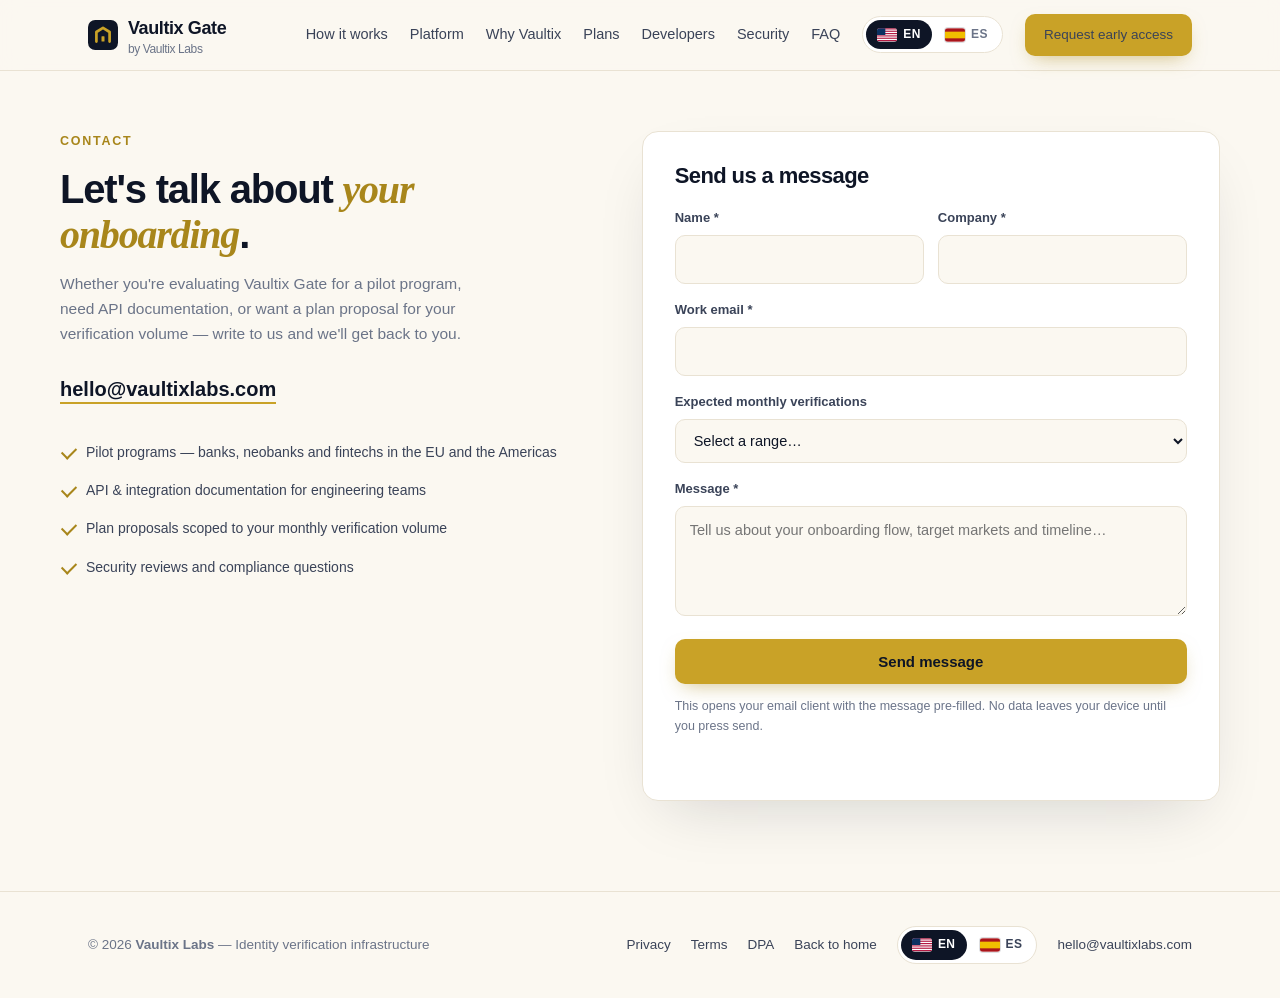
==== contact/index.html @ c7f7de34 "Full bilingual (EN/ES) Vaultix Gate marketing site All pages, shared stylesheet, SEO metadata, and A" ====
<!DOCTYPE html>
<html lang="en">
<head>
  <meta charset="UTF-8">
  <meta name="viewport" content="width=device-width, initial-scale=1.0">
  <title>Contact — Vaultix Labs</title>
  <meta name="description" content="Contact Vaultix Labs about Vaultix Gate: early access, pilot programs, API documentation and plan proposals for banks, neobanks and fintechs.">
  <link rel="canonical" href="https://vaultixlabs.com/contact/">
  <link rel="alternate" hreflang="en" href="https://vaultixlabs.com/contact/">
  <link rel="alternate" hreflang="es" href="https://vaultixlabs.com/es/contact/">
  <link rel="alternate" hreflang="x-default" href="https://vaultixlabs.com/contact/">

  <meta property="og:type" content="website">
  <meta property="og:site_name" content="Vaultix Labs">
  <meta property="og:title" content="Contact — Vaultix Labs">
  <meta property="og:description" content="Talk to us about Vaultix Gate: early access, pilot programs and integration.">
  <meta property="og:url" content="https://vaultixlabs.com/contact/">
  <meta property="og:locale" content="en_US">
  <meta property="og:locale:alternate" content="es_ES">
  <meta property="og:image" content="https://vaultixlabs.com/assets/og-image.png">

  <meta name="twitter:card" content="summary_large_image">
  <meta name="twitter:title" content="Contact — Vaultix Labs">
  <meta name="twitter:description" content="Talk to us about Vaultix Gate: early access, pilot programs and integration.">
  <meta name="twitter:image" content="https://vaultixlabs.com/assets/og-image.png">

  <link rel="icon" href="data:image/svg+xml,<svg xmlns='http://www.w3.org/2000/svg' viewBox='0 0 100 100'><rect width='100' height='100' rx='22' fill='%230E1526'/><path d='M28 72 V40 L50 26 L72 40 V72' stroke='%23C9A227' stroke-width='8' fill='none' stroke-linecap='round' stroke-linejoin='round'/><rect x='45' y='54' width='10' height='18' rx='2' fill='%23C9A227'/></svg>">
  <link rel="stylesheet" href="../assets/css/site.css?v=12">
</head>
<body>

<nav>
  <div class="nav-inner">
    <a class="brand" href="/">
      <svg class="mark" viewBox="0 0 100 100" fill="none"><rect width="100" height="100" rx="24" fill="#0E1526"/><path d="M28 72 V40 L50 26 L72 40 V72" stroke="#C9A227" stroke-width="9" stroke-linecap="round" stroke-linejoin="round"/><rect x="45" y="54" width="10" height="18" rx="2" fill="#C9A227"/></svg>
      <span>Vaultix Gate<small>by Vaultix Labs</small></span>
    </a>
    <button class="nav-toggle" id="navToggle" aria-label="Menu" aria-expanded="false">☰</button>
    <div class="nav-links" id="navLinks">
      <a href="/#how">How it works</a>
      <a href="/#features">Platform</a>
      <a href="/#why">Why Vaultix</a>
      <a href="/#plans">Plans</a>
      <a href="/#developers">Developers</a>
      <a href="/#security">Security</a>
      <a href="/#faq">FAQ</a>
      <span class="lang-switch" aria-label="Language">
        <a href="/contact/" class="active" hreflang="en" aria-label="English" title="English" aria-current="true"><svg class="flag" viewBox="0 0 24 16" aria-hidden="true" focusable="false"><rect width="24" height="16" fill="#fff"/><g fill="#B31942"><rect width="24" height="1.4"/><rect y="2.8" width="24" height="1.4"/><rect y="5.6" width="24" height="1.4"/><rect y="8.4" width="24" height="1.4"/><rect y="11.2" width="24" height="1.4"/><rect y="14" width="24" height="1.4"/></g><rect width="10" height="8" fill="#0A3161"/></svg><span>EN</span></a><a href="/es/contact/" hreflang="es" aria-label="Español" title="Español"><svg class="flag" viewBox="0 0 24 16" aria-hidden="true" focusable="false"><rect width="24" height="16" fill="#AA151B"/><rect y="4" width="24" height="8" fill="#F1BF00"/></svg><span>ES</span></a>
      </span>
      <a class="btn btn-gold" href="mailto:hello@vaultixlabs.com?subject=Early%20access%20request">Request early access</a>
    </div>
  </div>
</nav>

<main>
  <div class="container contact-grid">
    <div class="contact-info">
      <div class="eyebrow">Contact</div>
      <h2>Let's talk about <span class="serif">your onboarding</span>.</h2>
      <p>Whether you're evaluating Vaultix Gate for a pilot program, need API documentation, or want a plan proposal for your verification volume — write to us and we'll get back to you.</p>
      <a class="mail-big" href="mailto:hello@vaultixlabs.com">hello@vaultixlabs.com</a>
      <ul>
        <li>Pilot programs — banks, neobanks and fintechs in the EU and the Americas</li>
        <li>API &amp; integration documentation for engineering teams</li>
        <li>Plan proposals scoped to your monthly verification volume</li>
        <li>Security reviews and compliance questions</li>
      </ul>
    </div>

    <form class="contact-form" id="contactForm">
      <h2>Send us a message</h2>
      <div class="field-row">
        <div class="field">
          <label for="name">Name *</label>
          <input type="text" id="name" name="name" required autocomplete="name">
        </div>
        <div class="field">
          <label for="company">Company *</label>
          <input type="text" id="company" name="company" required autocomplete="organization">
        </div>
      </div>
      <div class="field">
        <label for="email">Work email *</label>
        <input type="email" id="email" name="email" required autocomplete="email">
      </div>
      <div class="field">
        <label for="volume">Expected monthly verifications</label>
        <select id="volume" name="volume">
          <option value="">Select a range…</option>
          <option value="Under 10k">Under 10k</option>
          <option value="10k – 100k">10k – 100k</option>
          <option value="100k – 500k">100k – 500k</option>
          <option value="500k+">500k+</option>
          <option value="Not sure yet">Not sure yet</option>
        </select>
      </div>
      <div class="field">
        <label for="message">Message *</label>
        <textarea id="message" name="message" required placeholder="Tell us about your onboarding flow, target markets and timeline…"></textarea>
      </div>
      <button type="submit" class="btn btn-gold" style="width:100%;justify-content:center">Send message</button>
      <p class="form-note">This opens your email client with the message pre-filled. No data leaves your device until you press send.</p>
      <p class="form-status" id="formStatus" role="status" aria-live="polite"></p>
    </form>
  </div>
</main>

<footer>
  <div class="container foot-inner">
    <span>© 2026 <b>Vaultix Labs</b> — Identity verification infrastructure</span>
    <div class="foot-links">
      <a href="/privacy/">Privacy</a>
      <a href="/terms/">Terms</a>
      <a href="/dpa/">DPA</a>
      <a href="/">Back to home</a>
      <span class="lang-switch">
        <a href="/contact/" class="active" hreflang="en" aria-label="English" title="English" aria-current="true"><svg class="flag" viewBox="0 0 24 16" aria-hidden="true" focusable="false"><rect width="24" height="16" fill="#fff"/><g fill="#B31942"><rect width="24" height="1.4"/><rect y="2.8" width="24" height="1.4"/><rect y="5.6" width="24" height="1.4"/><rect y="8.4" width="24" height="1.4"/><rect y="11.2" width="24" height="1.4"/><rect y="14" width="24" height="1.4"/></g><rect width="10" height="8" fill="#0A3161"/></svg><span>EN</span></a><a href="/es/contact/" hreflang="es" aria-label="Español" title="Español"><svg class="flag" viewBox="0 0 24 16" aria-hidden="true" focusable="false"><rect width="24" height="16" fill="#AA151B"/><rect y="4" width="24" height="8" fill="#F1BF00"/></svg><span>ES</span></a>
      </span>
      <a href="mailto:hello@vaultixlabs.com">hello@vaultixlabs.com</a>
    </div>
  </div>
</footer>

<script>
  (function () {
    var toggle = document.getElementById('navToggle');
    var links = document.getElementById('navLinks');
    toggle.addEventListener('click', function () {
      var open = links.classList.toggle('open');
      toggle.setAttribute('aria-expanded', open);
    });
    document.addEventListener('keydown', function (e) {
      if (e.key === 'Escape' && links.classList.contains('open')) {
        links.classList.remove('open');
        toggle.setAttribute('aria-expanded', 'false');
        toggle.focus();
      }
    });
    links.addEventListener('click', function (e) {
      if (e.target.tagName === 'A') links.classList.remove('open');
    });

    document.getElementById('contactForm').addEventListener('submit', function (e) {
      e.preventDefault();
      var f = e.target;
      var status = document.getElementById('formStatus');
      var body =
        'Name: ' + f.name.value + '\n' +
        'Company: ' + f.company.value + '\n' +
        'Email: ' + f.email.value + '\n' +
        'Expected monthly verifications: ' + (f.volume.value || '—') + '\n\n' +
        f.message.value;
      var subject = 'Vaultix Gate inquiry — ' + f.company.value;
      window.location.href = 'mailto:hello@vaultixlabs.com?subject=' +
        encodeURIComponent(subject) + '&body=' + encodeURIComponent(body);
      status.textContent = 'Opening your email client…';
      status.className = 'form-status ok';
    });
  })();
</script>

</body>
</html>
---- assets/css/site.css ----
:root {
  --cream: #FBF8F1;
  --paper: #FFFFFF;
  --ink: #0E1526;
  --ink-soft: #3A4358;
  --muted: #6B7488;
  --gold: #C9A227;
  --gold-deep: #A8861B;
  --gold-tint: #F6EFD8;
  --line: #E9E2D3;
  --green: #1F9D66;
  --amber: #C77F1A;
  --red: #C64B4B;
  --radius: 16px;
  --shadow: 0 24px 60px -24px rgba(14,21,38,.18);
  --maxw: 1160px;
}
* { margin: 0; padding: 0; box-sizing: border-box; }
html { scroll-behavior: smooth; scroll-padding-top: 84px; }
body {
  font-family: -apple-system, BlinkMacSystemFont, 'Segoe UI', Roboto, 'Helvetica Neue', Arial, sans-serif;
  background: var(--cream); color: var(--ink); line-height: 1.6;
  -webkit-font-smoothing: antialiased;
  overflow-x: hidden;
}
.serif { font-family: Georgia, 'Times New Roman', serif; font-style: italic; color: var(--gold-deep); }
.container { max-width: var(--maxw); margin: 0 auto; padding: 0 28px; }
.eyebrow {
  font-size: 12.5px; font-weight: 700; letter-spacing: .14em;
  text-transform: uppercase; color: var(--gold-deep); margin-bottom: 16px;
}
h2 { font-size: clamp(28px, 3.6vw, 40px); font-weight: 800; letter-spacing: -1.2px; line-height: 1.12; }
h3 { font-size: 17px; margin-bottom: 8px; }
.lead { color: var(--muted); font-size: 17px; }
.section { padding: 90px 0; }
.section.alt { background: var(--paper); border-top: 1px solid var(--line); border-bottom: 1px solid var(--line); }
.section-head { max-width: 640px; margin-bottom: 44px; }
#security .section-head,
#how .section-head,
#why .section-head,
#audience .section-head,
#developers .section-head { max-width: none; }
.section-head .lead { margin-top: 12px; }

.btn {
  display: inline-flex; align-items: center; gap: 8px;
  font-weight: 650; font-size: 15px; padding: 13px 26px;
  border-radius: 10px; text-decoration: none; transition: .18s;
  border: 1.5px solid transparent; cursor: pointer;
}
.btn-gold { background: var(--gold); color: var(--ink); box-shadow: 0 8px 20px -8px rgba(168,134,27,.55); }
.btn-gold:hover { background: var(--gold-deep); color: #fff; transform: translateY(-1px); }
.btn-ghost { border-color: var(--line); color: var(--ink); background: var(--paper); }
.btn-ghost:hover { border-color: var(--gold); }

/* ---------- NAV ---------- */
nav {
  position: sticky; top: 0; z-index: 50;
  background: rgba(251,248,241,.88); backdrop-filter: blur(10px);
  border-bottom: 1px solid var(--line);
}
.nav-inner { max-width: var(--maxw); margin: 0 auto; padding: 14px 28px; display: flex; align-items: center; justify-content: space-between; gap: 16px; }
.brand { display: flex; align-items: center; gap: 10px; font-weight: 800; font-size: 18px; letter-spacing: -.4px; text-decoration: none; color: var(--ink); }
.brand .mark { width: 30px; height: 30px; }
.brand small { font-weight: 500; color: var(--muted); font-size: 12px; display: block; line-height: 1; }
.nav-links { display: flex; align-items: center; gap: 22px; }
.nav-links a { color: var(--ink-soft); text-decoration: none; font-size: 14.5px; font-weight: 500; }
.nav-links a:hover { color: var(--ink); }
.nav-links .btn { padding: 9px 18px; font-size: 13.5px; }
.lang-switch {
  display: inline-flex; align-items: center; gap: 2px;
  background: var(--paper); border: 1px solid var(--line);
  border-radius: 999px; padding: 3px;
}
.lang-switch a {
  display: inline-flex; align-items: center; gap: 6px;
  color: var(--muted); text-decoration: none;
  font-size: 12px; font-weight: 700; letter-spacing: .04em;
  padding: 5px 11px; border-radius: 999px; transition: .15s;
}
.lang-switch a:hover { color: var(--ink); }
.lang-switch a.active { background: var(--ink); color: #fff; }
.lang-switch .flag {
  width: 20px; height: 14px; border-radius: 3px; flex: none; display: block;
  box-shadow: 0 0 0 1px rgba(14,21,38,.14);
}
.nav-toggle { display: none; background: none; border: 1.5px solid var(--line); border-radius: 8px; padding: 8px 10px; font-size: 16px; cursor: pointer; color: var(--ink); }

/* ---------- HERO ---------- */
.hero { padding: 72px 0 64px; }
.hero-grid { display: grid; grid-template-columns: 1.02fr 1fr; gap: 56px; align-items: center; }
.hero h1 { font-size: clamp(34px, 4.4vw, 52px); font-weight: 800; letter-spacing: -1.8px; line-height: 1.06; margin-bottom: 22px; }
.hero .sub { font-size: 16.5px; color: var(--muted); max-width: 470px; margin-bottom: 30px; }
.hero .cta-row { display: flex; gap: 14px; flex-wrap: wrap; margin-bottom: 34px; }
.hero .proof { font-size: 13.5px; color: var(--muted); display: flex; align-items: center; gap: 8px; }
.proof .dot { width: 8px; height: 8px; border-radius: 50%; background: var(--green); }

/* ---------- PRODUCT MOCKUP ---------- */
.mockup-wrap { position: relative; }
.mockup {
  background: var(--paper); border: 1px solid var(--line);
  border-radius: var(--radius); box-shadow: var(--shadow); overflow: hidden;
  transform: rotate(.6deg);
}
.mock-chrome { display: flex; gap: 6px; padding: 12px 16px; border-bottom: 1px solid var(--line); background: #FCFBF8; }
.mock-chrome i { width: 10px; height: 10px; border-radius: 50%; background: var(--line); }
.mock-body { display: grid; grid-template-columns: 148px 1fr; min-height: 360px; }
.mock-side { border-right: 1px solid var(--line); padding: 16px 12px; background: #FCFBF8; }
.mock-side .logo-row { display: flex; align-items: center; gap: 7px; margin-bottom: 18px; }
.mock-side .logo-row i { width: 16px; height: 16px; border-radius: 5px; background: var(--ink); }
.mock-side .logo-row b { font-size: 11px; }
.nav-item { font-size: 11px; color: var(--muted); padding: 7px 9px; border-radius: 7px; margin-bottom: 3px; display: flex; align-items: center; gap: 7px; }
.nav-item i { width: 11px; height: 11px; border-radius: 3px; border: 1.5px solid #C7CDD9; }
.nav-item.on { background: var(--gold-tint); color: var(--ink); font-weight: 600; }
.nav-item.on i { border-color: var(--gold-deep); background: var(--gold); }
.mock-main { padding: 18px 18px 16px; }
.mock-title { display: flex; justify-content: space-between; align-items: center; margin-bottom: 14px; }
.mock-title b { font-size: 13px; }
.mock-title span { font-size: 10.5px; color: var(--muted); }
.kpis { display: flex; gap: 8px; margin-bottom: 14px; }
.kpi { flex: 1; border: 1px solid var(--line); border-radius: 10px; padding: 10px 11px; }
.kpi b { font-size: 15px; display: block; line-height: 1.2; }
.kpi span { font-size: 9.5px; color: var(--muted); text-transform: uppercase; letter-spacing: .06em; }
.queue-head { display: flex; justify-content: space-between; font-size: 10px; color: var(--muted); text-transform: uppercase; letter-spacing: .07em; padding: 0 4px 6px; border-bottom: 1px solid var(--line); }
.qrow { display: grid; grid-template-columns: 1fr 44px 74px; align-items: center; padding: 9px 4px; border-bottom: 1px solid #F1EDE2; font-size: 11px; }
.qrow .hash { font-family: 'SF Mono', Consolas, monospace; font-size: 10.5px; color: var(--ink-soft); }
.qrow .hash small { display: block; font-size: 9px; color: var(--muted); font-family: inherit; }
.pill { font-size: 9px; font-weight: 700; padding: 3px 8px; border-radius: 999px; text-align: center; letter-spacing: .03em; }
.pill.low { background: #E4F4EC; color: var(--green); }
.pill.med { background: #FBF0DC; color: var(--amber); }
.pill.rev { background: #EAEFFD; color: #4F6FD8; }
.score { font-weight: 700; font-size: 11px; text-align: right; }
.score.low { color: var(--green); } .score.med { color: var(--amber); }
.float-card {
  position: absolute; right: -18px; bottom: 34px;
  background: var(--ink); color: #fff; border-radius: 12px;
  padding: 14px 18px; box-shadow: 0 18px 40px -14px rgba(14,21,38,.5);
  font-size: 12px; transform: rotate(-1.4deg);
}
.float-card .chk { color: var(--gold); font-weight: 700; }
.float-card small { display: block; color: #9AA3B8; font-size: 10px; margin-top: 2px; }

/* ---------- HOW IT WORKS ---------- */
.steps { display: grid; grid-template-columns: repeat(4, 1fr); gap: 18px; margin-top: 44px; }
.step { background: var(--paper); border: 1px solid var(--line); border-radius: var(--radius); padding: 24px; position: relative; }
.step .num { font-family: Georgia, serif; font-style: italic; font-size: 34px; color: var(--gold); line-height: 1; margin-bottom: 14px; }
.step h3 { font-size: 17px; margin-bottom: 8px; }
.step p { font-size: 14px; color: var(--muted); }
.step::after {
  content: '→'; position: absolute; top: 30px; right: -17px; font-size: 18px;
  color: var(--gold-deep); font-weight: 700;
}
.step:last-child::after { display: none; }

/* ---------- ZIGZAG FEATURES ---------- */
.feat-grid { display: grid; grid-template-columns: 1fr 1fr; gap: 64px; align-items: center; }
.feat-grid.flip .feat-copy { order: 2; }
.feat-copy h2 { margin-bottom: 14px; }
.feat-copy p { color: var(--muted); font-size: 15.5px; margin-bottom: 20px; }
.feat-copy ul { list-style: none; }
.feat-copy li { font-size: 14.5px; padding: 9px 0 9px 30px; position: relative; border-top: 1px solid var(--line); }
.feat-copy li::before {
  content: ''; position: absolute; left: 2px; top: 15px;
  width: 14px; height: 8px; border-left: 2.5px solid var(--gold-deep);
  border-bottom: 2.5px solid var(--gold-deep); transform: rotate(-45deg);
}

/* mini visuals inside features */
.vis {
  background: var(--paper); border: 1px solid var(--line); border-radius: var(--radius);
  box-shadow: var(--shadow); padding: 26px; position: relative; overflow: hidden;
}
.capture-frame { border: 2px dashed #C9CFDB; border-radius: 14px; height: 210px; display: flex; align-items: center; justify-content: center; position: relative; background: linear-gradient(160deg,#F8F6F0,#EFF1F6); }
.face-oval { width: 96px; height: 128px; border: 2.5px solid var(--gold); border-radius: 50%; position: relative; }
.face-oval::after { content: ''; position: absolute; left: 50%; top: 30%; width: 38px; height: 50px; border: 2px solid #B9C2D4; border-radius: 45%; transform: translateX(-50%); }
.guide-bubble {
  margin-top: 18px; background: var(--ink); color: #fff; border-radius: 12px;
  padding: 13px 16px; font-size: 13px; line-height: 1.45;
}
.guide-bubble b { color: var(--gold); }
.aria-tag { margin-top: 10px; font-size: 10.5px; color: var(--muted); font-family: Consolas, monospace; }

.vault-card { text-align: center; padding: 8px 0 4px; }
.keyring { width: 74px; height: 74px; margin: 0 auto 16px; border-radius: 20px; background: var(--ink); display: flex; align-items: center; justify-content: center; }
.vector-row { display: flex; justify-content: center; gap: 5px; margin: 18px 0 12px; }
.vector-row i { width: 22px; height: 22px; border-radius: 6px; background: var(--gold-tint); border: 1px solid var(--line); font-size: 9px; font-style: normal; display: flex; align-items: center; justify-content: center; color: var(--gold-deep); font-weight: 700; }
.vault-card .cap { font-size: 12px; color: var(--muted); }
.shred { margin-top: 16px; border-top: 1px dashed var(--line); padding-top: 14px; font-size: 12px; color: var(--ink-soft); display: flex; justify-content: center; gap: 8px; align-items: center; }
.shred b { color: var(--red); }

.mini-table { font-size: 11.5px; width: 100%; }
.mini-table .mrow { display: grid; grid-template-columns: 1.4fr .8fr .9fr .8fr; gap: 8px; padding: 9px 6px; border-bottom: 1px solid #F1EDE2; align-items: center; }
.mini-table .mrow.head { font-size: 9.5px; text-transform: uppercase; letter-spacing: .07em; color: var(--muted); border-bottom: 1px solid var(--line); }
.mini-table .score { text-align: center; }
.mini-table .badge-risk { display: block; width: fit-content; margin: 0 auto; }
.mini-table .mrow.head span:nth-child(2),
.mini-table .mrow.head span:nth-child(3) { text-align: center; }
.badge-risk { font-size: 9px; font-weight: 700; padding: 3px 7px; border-radius: 999px; text-align: center; }
.badge-risk.low { background: #E4F4EC; color: var(--green); }
.badge-risk.med { background: #FBF0DC; color: var(--amber); }
.badge-risk.high { background: #FBE5E5; color: var(--red); }
.evid { font-family: Consolas, monospace; font-size: 9.5px; color: var(--muted); }

/* ---------- COMPARE TABLE ---------- */
.compare-wrap { overflow-x: auto; border: 1px solid var(--line); border-radius: var(--radius); background: var(--paper); box-shadow: var(--shadow); }
table.compare { width: 100%; border-collapse: collapse; min-width: 720px; font-size: 14.5px; }
table.compare th, table.compare td { padding: 18px 22px; text-align: left; vertical-align: top; border-bottom: 1px solid var(--line); }
table.compare thead th { font-size: 12px; text-transform: uppercase; letter-spacing: .08em; color: var(--muted); background: #FCFBF8; }
table.compare thead th.us { color: var(--ink); }
table.compare td:first-child { font-weight: 650; color: var(--ink); width: 190px; }
table.compare td.them { color: var(--muted); }
table.compare td.us-cell { color: var(--ink-soft); }
table.compare .tick { color: var(--gold-deep); font-weight: 700; }
table.compare .cross { color: #B9C2D4; }
table.compare tbody tr:last-child td { border-bottom: none; }
.compare-note { font-size: 13px; color: var(--muted); margin-top: 16px; }

/* ---------- AUDIENCE CARDS ---------- */
.cards-3 { display: grid; grid-template-columns: repeat(3, 1fr); gap: 22px; }
.card { background: var(--paper); border: 1px solid var(--line); border-radius: var(--radius); padding: 28px; }
.card .icon {
  width: 42px; height: 42px; border-radius: 11px; background: var(--ink);
  display: flex; align-items: center; justify-content: center; margin-bottom: 16px;
}
.card .icon svg { width: 20px; height: 20px; }
.card h3 { font-size: 17px; margin-bottom: 10px; }
.card p { font-size: 14px; color: var(--muted); }
.card ul { list-style: none; margin-top: 12px; }
.card li { font-size: 13.5px; color: var(--ink-soft); padding: 6px 0 6px 22px; position: relative; }
.card li::before {
  content: ''; position: absolute; left: 2px; top: 12px;
  width: 10px; height: 6px; border-left: 2px solid var(--gold-deep);
  border-bottom: 2px solid var(--gold-deep); transform: rotate(-45deg);
}

/* ---------- PLANS ---------- */
.plans { display: grid; grid-template-columns: repeat(3, 1fr); gap: 22px; margin-top: 44px; }
.plan { background: var(--paper); border: 1px solid var(--line); border-radius: var(--radius); padding: 30px 28px; display: flex; flex-direction: column; }
.plan.featured { border: 1.5px solid var(--gold); box-shadow: var(--shadow); position: relative; }
.plan .flag { position: absolute; top: -12px; left: 24px; background: var(--gold); color: var(--ink); font-size: 11px; font-weight: 700; letter-spacing: .06em; text-transform: uppercase; padding: 4px 12px; border-radius: 999px; }
.plan h3 { font-size: 18px; margin-bottom: 6px; }
.plan .price-note { font-size: 13.5px; color: var(--muted); margin-bottom: 18px; min-height: 40px; }
.plan ul { list-style: none; flex: 1; }
.plan li { font-size: 14px; color: var(--ink-soft); padding: 8px 0 8px 26px; position: relative; border-top: 1px solid #F1EDE2; }
.plan li::before {
  content: ''; position: absolute; left: 4px; top: 15px;
  width: 11px; height: 7px; border-left: 2px solid var(--gold-deep);
  border-bottom: 2px solid var(--gold-deep); transform: rotate(-45deg);
}
.plan .btn { margin-top: 22px; justify-content: center; }

/* ---------- DEVELOPERS ---------- */
.int-num { font-family: Georgia, 'Times New Roman', serif; font-size: 30px; color: var(--gold); line-height: 1; }
.int-sub { font-size: 11.5px; letter-spacing: .1em; text-transform: uppercase; color: var(--gold); margin: 8px 0 12px; font-weight: 600; }
.int-visual { margin-top: 20px; border-radius: 10px; overflow: hidden; border: 1px solid var(--line); background: var(--ink); }
.int-visual svg { display: block; width: 100%; height: auto; }
.int-footer { margin: 52px auto 0; text-align: center; max-width: 800px; }
.int-footer h3 { font-family: Georgia, 'Times New Roman', serif; font-size: clamp(22px, 2.4vw, 28px); margin-bottom: 14px; }
.int-footer p { color: var(--muted); font-size: 15.5px; }
.int-tag { color: var(--gold); font-weight: 600; margin-top: 16px !important; }
.dev-grid { display: grid; grid-template-columns: 1fr 1.1fr; gap: 56px; align-items: center; }
.code-block {
  background: var(--ink); border-radius: var(--radius); padding: 22px 24px;
  font-family: 'SF Mono', Consolas, 'Courier New', monospace; font-size: 13px;
  line-height: 1.75; color: #D7DCE8; overflow-x: auto; box-shadow: var(--shadow);
}
.code-block .c-tag { color: var(--gold); }
.code-block .c-attr { color: #8FB8DE; }
.code-block .c-str { color: #9AD0A5; }
.code-block .c-cmt { color: #6B7488; }
.code-block .c-fn { color: #E3B8F0; }
.dev-bullets { list-style: none; margin-top: 24px; }
.dev-bullets li { font-size: 14.5px; padding: 9px 0 9px 30px; position: relative; border-top: 1px solid var(--line); }
.dev-bullets li::before {
  content: ''; position: absolute; left: 2px; top: 15px;
  width: 14px; height: 8px; border-left: 2.5px solid var(--gold-deep);
  border-bottom: 2.5px solid var(--gold-deep); transform: rotate(-45deg);
}

/* ---------- SECURITY CARDS ---------- */
.sec-grid { display: grid; grid-template-columns: repeat(2, 1fr); gap: 22px; margin-top: 44px; }
.sec-card { background: var(--paper); border: 1px solid var(--line); border-radius: var(--radius); padding: 26px 28px; }
.sec-card h3 { font-size: 16px; margin-bottom: 8px; display: flex; align-items: center; gap: 10px; }
.sec-card h3 .dot-i { width: 8px; height: 8px; border-radius: 50%; background: var(--gold); flex: none; }
.sec-card p { font-size: 14px; color: var(--muted); }
.sec-card code { font-family: Consolas, monospace; font-size: 12.5px; background: var(--gold-tint); padding: 1px 6px; border-radius: 5px; color: var(--ink); }

/* ---------- FAQ ---------- */
.faq-list { max-width: 780px; margin: 40px auto 0; }
details.faq { background: var(--paper); border: 1px solid var(--line); border-radius: 12px; margin-bottom: 12px; overflow: hidden; }
details.faq summary {
  cursor: pointer; padding: 18px 22px; font-size: 15.5px; font-weight: 650;
  list-style: none; display: flex; justify-content: space-between; align-items: center; gap: 16px;
}
details.faq summary::-webkit-details-marker { display: none; }
details.faq summary::after {
  content: '+'; font-size: 20px; font-weight: 400; color: var(--gold-deep); flex: none;
  transition: transform .2s;
}
details.faq[open] summary::after { content: '–'; }
details.faq .faq-body { padding: 0 22px 18px; font-size: 14.5px; color: var(--muted); }
details.faq .faq-body p + p { margin-top: 10px; }

/* ---------- ECONOMICS ---------- */
.econ { padding: 96px 0; background: var(--ink); color: #fff; }
.econ .eyebrow { color: var(--gold); }
.econ h2 { color: #fff; max-width: 640px; }
.econ .lead { color: #9AA3B8; margin-top: 12px; }
.econ-grid { display: grid; grid-template-columns: repeat(3, 1fr); gap: 40px; margin-top: 56px; max-width: 1000px; }
.econ h3 { font-family: Georgia, 'Times New Roman', serif; font-size: clamp(24px, 2.4vw, 30px); color: var(--gold); margin: 0 0 12px; line-height: 1.15; }
.econ-grid p { color: #9AA3B8; font-size: 15px; line-height: 1.65; margin: 0; }
.econ .big { font-family: Georgia, serif; font-size: clamp(42px, 4.6vw, 56px); color: var(--gold); line-height: 1; }
.econ .lbl { font-size: 13.5px; color: #9AA3B8; margin-top: 10px; }

/* ---------- CTA ---------- */
.cta-band { padding: 110px 0; text-align: center; }
.cta-band h2 { font-size: clamp(32px,4.4vw,52px); letter-spacing: -1.8px; margin-bottom: 16px; }
.cta-band .lead { max-width: 520px; margin: 0 auto 34px; }

/* ---------- FOOTER ---------- */
footer { border-top: 1px solid var(--line); padding: 34px 0; }
.foot-inner { display: flex; justify-content: space-between; align-items: center; flex-wrap: wrap; gap: 14px; font-size: 13.5px; color: var(--muted); }
.foot-inner a { color: var(--ink-soft); text-decoration: none; }
.foot-inner a:hover { color: var(--gold-deep); }
.foot-links { display: flex; gap: 8px 20px; align-items: center; flex-wrap: wrap; }

/* ---------- LEGAL DOCS ---------- */
.legal-doc { max-width: 780px; margin: 0 auto; padding: 56px 0 90px; }
.legal-doc h1 { font-size: clamp(30px, 4vw, 42px); font-weight: 800; letter-spacing: -1.4px; line-height: 1.1; margin-bottom: 10px; }
.legal-doc .updated { font-size: 13.5px; color: var(--muted); margin-bottom: 36px; }
.legal-doc h2 { font-size: 21px; margin: 36px 0 12px; letter-spacing: -.5px; }
.legal-doc h3 { font-size: 16.5px; margin: 24px 0 8px; }
.legal-doc p { font-size: 15px; color: var(--ink-soft); margin-bottom: 12px; }
.legal-doc ul, .legal-doc ol { font-size: 15px; color: var(--ink-soft); margin: 0 0 14px 22px; }
.legal-doc li { margin-bottom: 6px; }
.legal-doc strong { color: var(--ink); }
.legal-doc a { color: var(--gold-deep); }
.legal-doc table { width: 100%; border-collapse: collapse; font-size: 14px; margin: 14px 0 20px; }
.legal-doc th, .legal-doc td { border: 1px solid var(--line); padding: 10px 14px; text-align: left; vertical-align: top; }
.legal-doc th { background: #FCFBF8; font-weight: 700; color: var(--ink); }
.legal-doc .placeholder { background: var(--gold-tint); padding: 0 4px; border-radius: 4px; }

/* ---------- CONTACT PAGE ---------- */
.contact-grid { display: grid; grid-template-columns: 1fr 1.1fr; gap: 56px; align-items: start; padding: 60px 0 90px; }
.contact-info h2 { margin-bottom: 14px; }
.contact-info p { color: var(--muted); font-size: 15.5px; margin-bottom: 26px; max-width: 440px; }
.contact-info .mail-big { font-size: 20px; font-weight: 750; color: var(--ink); text-decoration: none; border-bottom: 2px solid var(--gold); padding-bottom: 2px; }
.contact-info .mail-big:hover { color: var(--gold-deep); }
.contact-info ul { list-style: none; margin-top: 28px; }
.contact-info li { font-size: 14px; color: var(--ink-soft); padding: 8px 0 8px 26px; position: relative; }
.contact-info li::before {
  content: ''; position: absolute; left: 2px; top: 14px;
  width: 12px; height: 7px; border-left: 2px solid var(--gold-deep);
  border-bottom: 2px solid var(--gold-deep); transform: rotate(-45deg);
}
.contact-form { background: var(--paper); border: 1px solid var(--line); border-radius: var(--radius); padding: 32px; box-shadow: var(--shadow); }
.contact-form h2 { font-size: 22px; margin-bottom: 20px; letter-spacing: -.6px; }
.field { margin-bottom: 16px; }
.field label { display: block; font-size: 13px; font-weight: 650; color: var(--ink-soft); margin-bottom: 6px; }
.field input, .field select, .field textarea {
  width: 100%; font: inherit; font-size: 14.5px; color: var(--ink);
  padding: 12px 14px; border: 1.5px solid var(--line); border-radius: 10px;
  background: var(--cream); transition: border-color .15s;
}
.field input:focus, .field select:focus, .field textarea:focus { outline: none; border-color: var(--gold); background: #fff; }
.field textarea { min-height: 110px; resize: vertical; }
.field-row { display: grid; grid-template-columns: 1fr 1fr; gap: 14px; }
.form-note { font-size: 12.5px; color: var(--muted); margin-top: 12px; }
.form-status { font-size: 13.5px; margin-top: 12px; min-height: 20px; }
.form-status.ok { color: var(--green); }

/* ---------- RESPONSIVE ---------- */
@media (max-width: 980px) {
  .hero-grid, .feat-grid, .dev-grid, .contact-grid { grid-template-columns: 1fr; gap: 40px; }
  .feat-grid.flip .feat-copy { order: 0; }
  .cards-3, .plans, .sec-grid, .steps, .econ-grid { grid-template-columns: 1fr; }
  .econ-grid { gap: 32px; }
  .step::after { display: none; }
  .float-card { right: 8px; }
  .nav-toggle { display: block; }
  .nav-links {
    display: none; position: absolute; top: 100%; left: 0; right: 0;
    background: var(--cream); border-bottom: 1px solid var(--line);
    box-shadow: 0 24px 40px -24px rgba(14,21,38,.25);
    flex-direction: column; align-items: stretch; padding: 10px 28px 24px; gap: 4px;
    max-height: calc(100vh - 70px); overflow-y: auto;
  }
  .nav-links.open { display: flex; }
  .nav-links a { padding: 10px 0; border-top: 1px solid #F1EDE2; }
  .nav-links a.btn { margin-top: 12px; border-top: none; justify-content: center; }
  .nav-links .lang-switch { align-self: flex-start; margin-top: 8px; }
  .foot-inner { flex-direction: column; align-items: flex-start; }
  .foot-links { justify-content: flex-start; }
}

@media (max-width: 640px) {
  .container { padding: 0 18px; }
  .section { padding: 60px 0; }
  .hero { padding: 56px 0 48px; }
  .cta-band { padding: 72px 0; }
  .hero .sub { font-size: 16.5px; }
  .mockup { transform: none; }
  .float-card {
    position: relative; right: auto; bottom: auto;
    margin-top: 16px; transform: none; display: inline-block;
  }
  .field-row { grid-template-columns: 1fr; }
  .contact-form { padding: 24px 20px; }
  .foot-inner { align-items: center; text-align: center; }
  .foot-links { justify-content: center; }
  .legal-doc table { display: block; overflow-x: auto; }
  .brand small { display: none; }
  .qrow { font-size: 10.5px; }
}
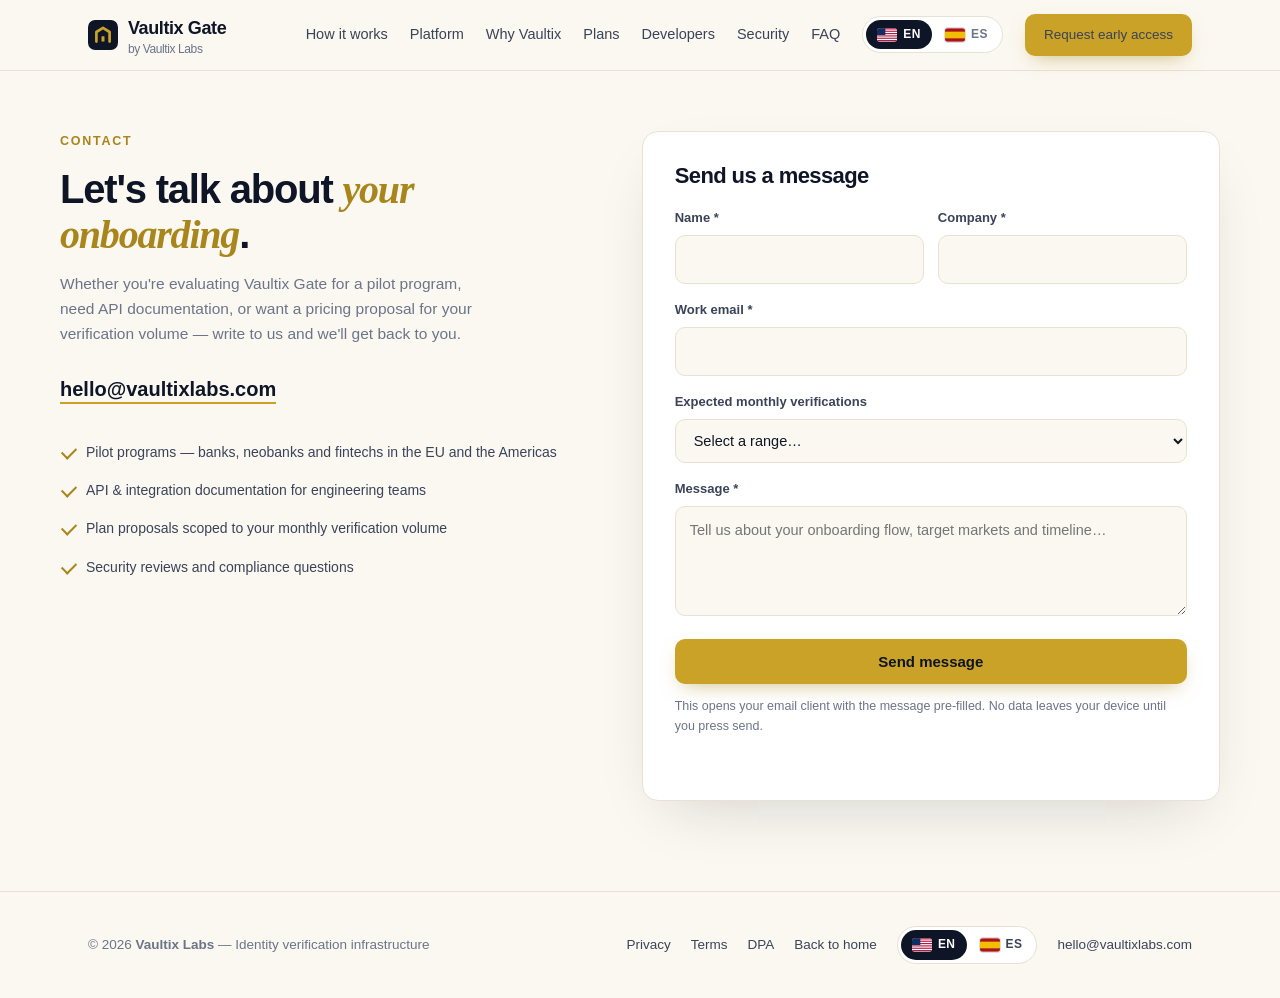
==== commit 94af65a5: "Address automated site audit: tighten copy and fix ES phrasing Copy revisions across EN/ES pages res" ====
--- a/contact/index.html
+++ b/contact/index.html
@@ -4,7 +4,7 @@
   <meta charset="UTF-8">
   <meta name="viewport" content="width=device-width, initial-scale=1.0">
   <title>Contact — Vaultix Labs</title>
-  <meta name="description" content="Contact Vaultix Labs about Vaultix Gate: early access, pilot programs, API documentation and plan proposals for banks, neobanks and fintechs.">
+  <meta name="description" content="Contact Vaultix Labs about Vaultix Gate: early access, pilot programs, API documentation and pricing proposals for banks, neobanks and fintechs.">
   <link rel="canonical" href="https://vaultixlabs.com/contact/">
   <link rel="alternate" hreflang="en" href="https://vaultixlabs.com/contact/">
   <link rel="alternate" hreflang="es" href="https://vaultixlabs.com/es/contact/">
@@ -57,7 +57,7 @@
     <div class="contact-info">
       <div class="eyebrow">Contact</div>
       <h2>Let's talk about <span class="serif">your onboarding</span>.</h2>
-      <p>Whether you're evaluating Vaultix Gate for a pilot program, need API documentation, or want a plan proposal for your verification volume — write to us and we'll get back to you.</p>
+      <p>Whether you're evaluating Vaultix Gate for a pilot program, need API documentation, or want a pricing proposal for your verification volume — write to us and we'll get back to you.</p>
       <a class="mail-big" href="mailto:hello@vaultixlabs.com">hello@vaultixlabs.com</a>
       <ul>
         <li>Pilot programs — banks, neobanks and fintechs in the EU and the Americas</li>
